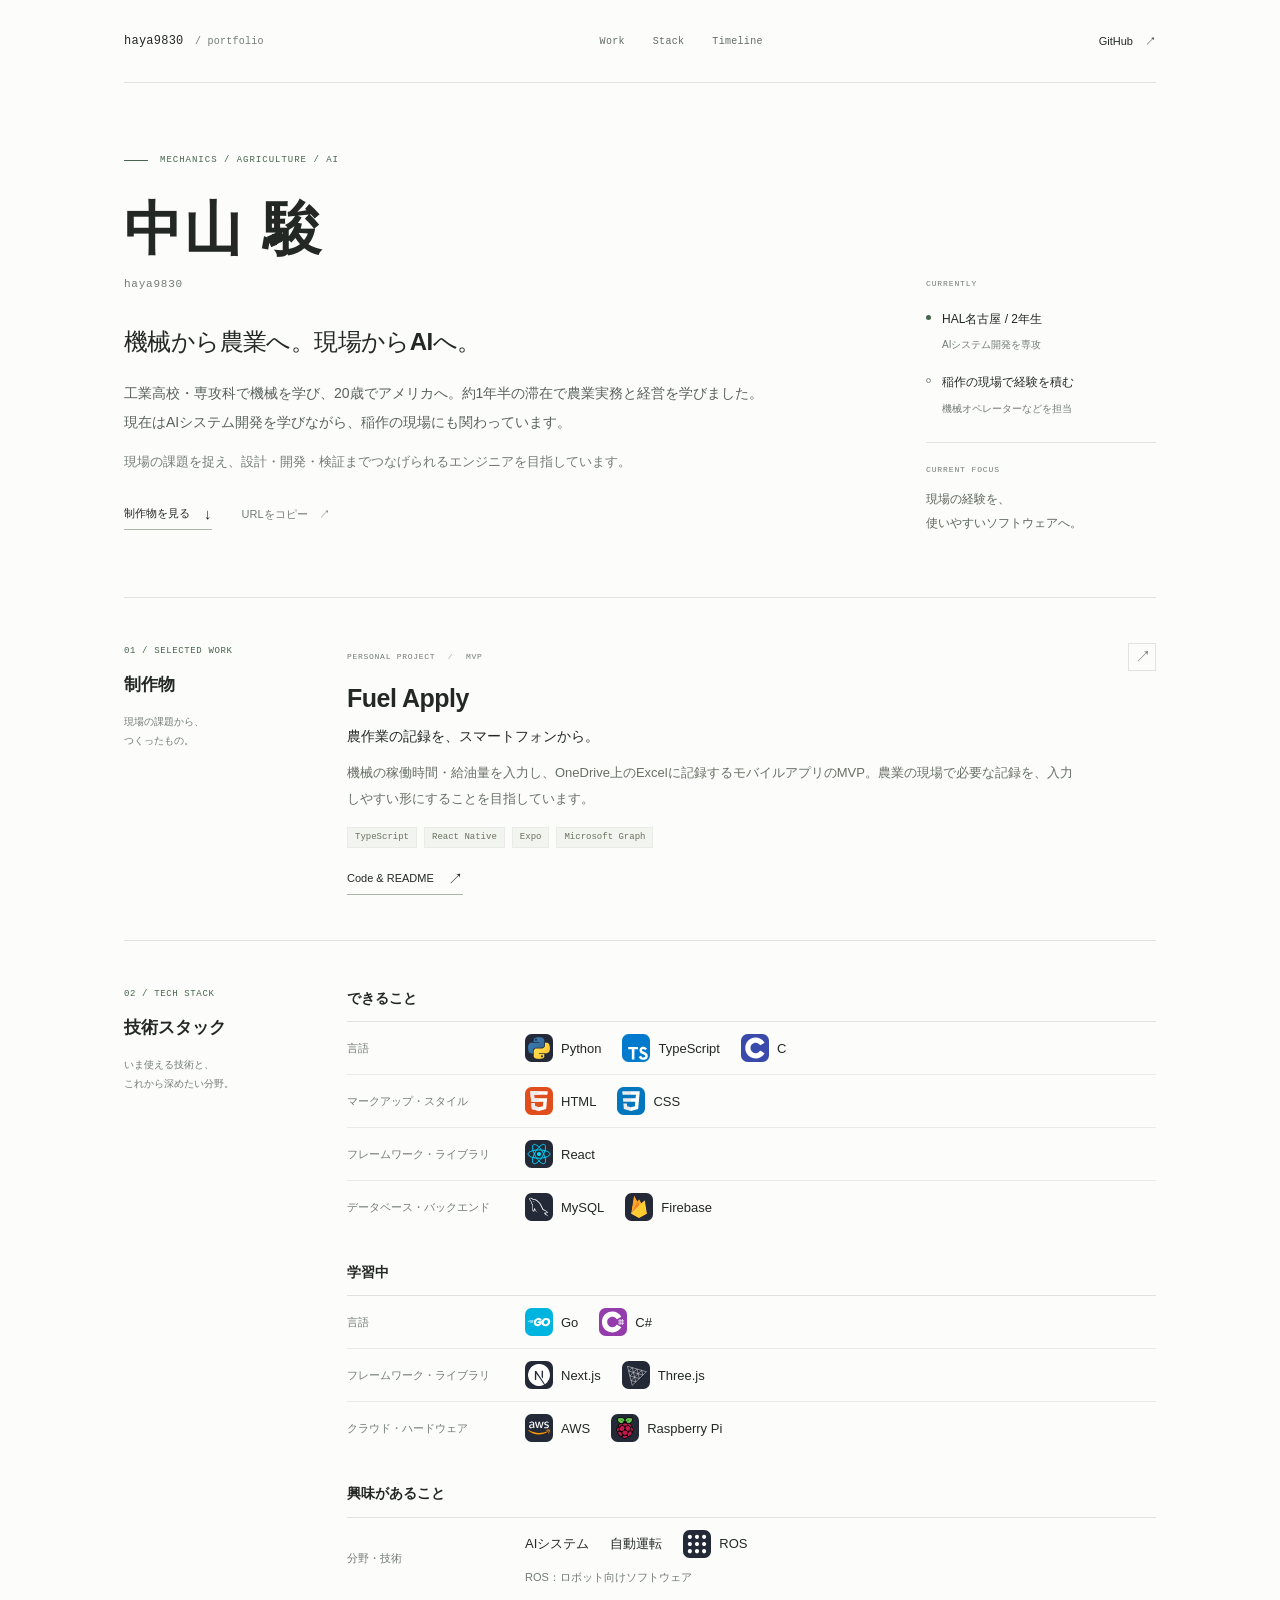
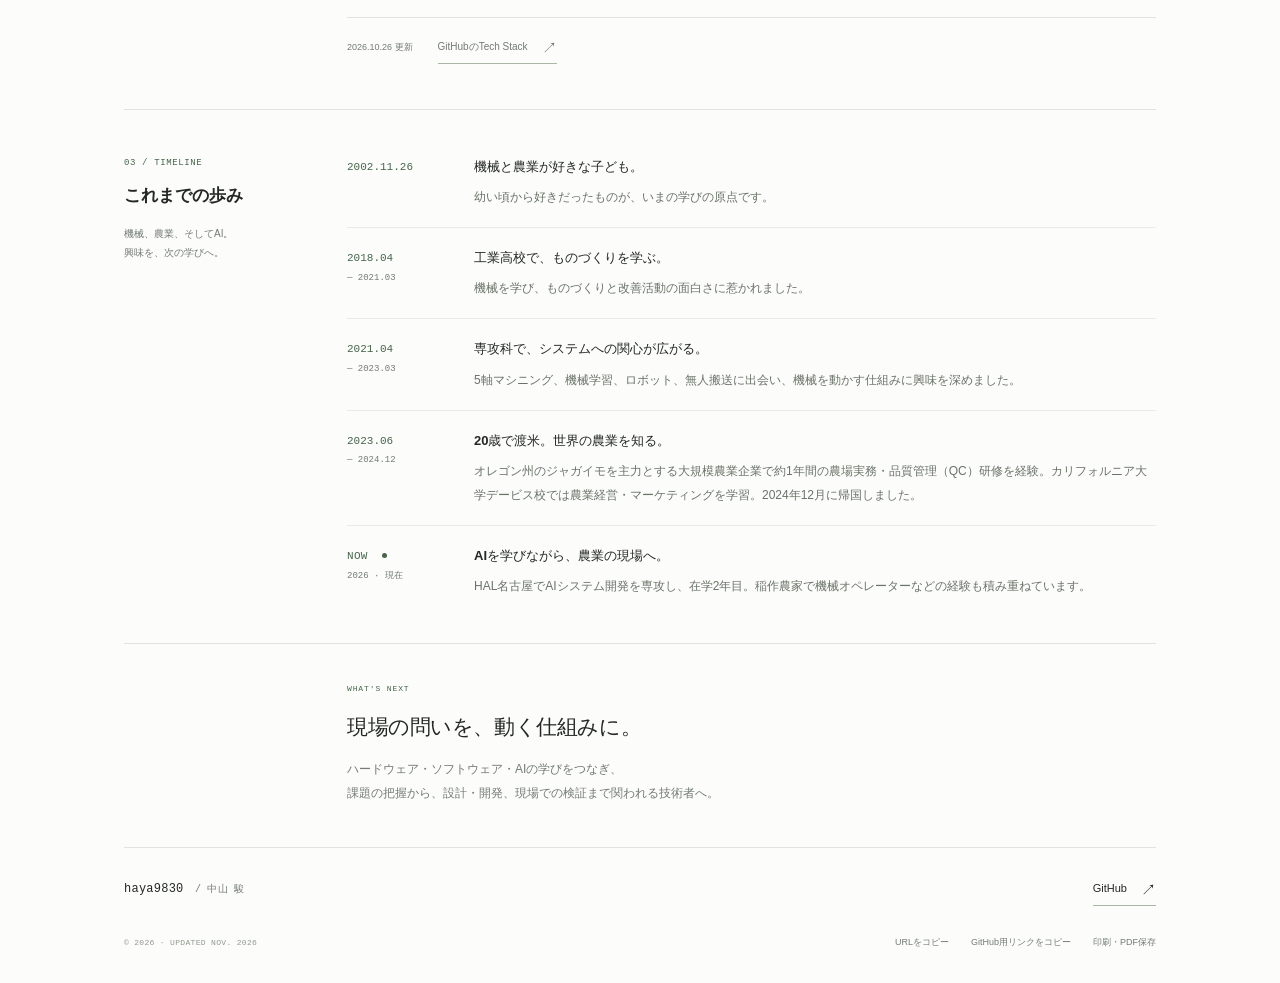
==== haya9830/index.html @ 0261866d "Publish portable HTML CSS and JavaScript portfolio" ====
<!doctype html>
<html lang="ja">
  <head>
    <meta charset="UTF-8" />
    <meta name="viewport" content="width=device-width, initial-scale=1" />
    <meta name="theme-color" content="#fcfcfa" />
    <meta
      name="description"
      content="中山駿 / haya9830。機械を学び、米国の農業現場を経験し、現在はHAL名古屋でAIシステム開発を専攻。制作物・技術スタック・経歴を紹介します。"
    />
    <meta property="og:title" content="中山 駿 / haya9830 — Portfolio" />
    <meta
      property="og:description"
      content="機械の学びと農業の現場経験を、ソフトウェアとAIへ。制作物・技術スタック・経歴。"
    />
    <meta property="og:type" content="website" />
    <meta property="og:url" content="https://haya9830.github.io/haya9830/" />
    <link rel="canonical" href="https://haya9830.github.io/haya9830/" />
    <link rel="icon" href="./favicon.svg" type="image/svg+xml" />
    <link rel="stylesheet" href="./styles.css" />
    <script src="./script.js" defer></script>
    <title>中山 駿 / haya9830 — Portfolio</title>
  </head>
  <body>
    <a class="skip-link" href="#main">本文へ移動</a>
    <header class="site-header wrap">
      <a class="brand mono" href="#top" aria-label="haya9830 トップへ"
        >haya9830 <span>/ portfolio</span></a
      >
      <nav aria-label="メインナビゲーション">
        <a href="#work">Work</a><a href="#stack">Stack</a
        ><a href="#timeline">Timeline</a>
      </nav>
      <a
        class="header-github"
        href="https://github.com/haya9830"
        target="_blank"
        rel="noopener noreferrer"
        >GitHub <span aria-hidden="true">↗</span
        ><span class="sr-only">（新しいタブ）</span></a
      >
    </header>
    <main id="main" class="wrap">
      <section class="hero" id="top" aria-labelledby="name">
        <div class="hero-main">
          <p class="eyebrow mono">
            <span aria-hidden="true"></span> MECHANICS / AGRICULTURE / AI
          </p>
          <h1 id="name">中山 駿</h1>
          <p class="handle mono">haya9830</p>
          <p class="tagline">
            機械から農業へ。<br class="mobile-break" />現場からAIへ。
          </p>
          <p class="intro">
            工業高校・専攻科で機械を学び、20歳でアメリカへ。約1年半の滞在で農業実務と経営を学びました。現在はAIシステム開発を学びながら、稲作の現場にも関わっています。
          </p>
          <p class="intro ambition">
            現場の課題を捉え、設計・開発・検証までつなげられるエンジニアを目指しています。
          </p>
          <div class="hero-links">
            <a class="underlined" href="#work"
              >制作物を見る <span aria-hidden="true">↓</span></a
            ><button type="button" class="plain-button" data-copy-url="">
              URLをコピー <span aria-hidden="true">↗</span>
            </button>
          </div>
        </div>
        <aside class="hero-aside" aria-label="現在の活動">
          <p class="eyebrow mono">CURRENTLY</p>
          <div class="current-row">
            <span class="small-dot" aria-hidden="true"></span>
            <div>
              <strong>HAL名古屋 / 2年生</strong>
              <p>AIシステム開発を専攻</p>
            </div>
          </div>
          <div class="current-row">
            <span class="small-dot outlined" aria-hidden="true"></span>
            <div>
              <strong>稲作の現場で経験を積む</strong>
              <p>機械オペレーターなどを担当</p>
            </div>
          </div>
          <div class="focus-note">
            <p class="eyebrow mono">CURRENT FOCUS</p>
            <p>現場の経験を、<br />使いやすいソフトウェアへ。</p>
          </div>
        </aside>
      </section>

      <section class="section" id="work" aria-labelledby="work-title">
        <div class="section-label">
          <p class="section-number mono">01 / SELECTED WORK</p>
          <h2 id="work-title">制作物</h2>
          <p>現場の課題から、<br />つくったもの。</p>
        </div>
        <div class="section-body work-list">
          <article class="project" id="work-fuel-apply">
            <div class="project-top">
              <p class="eyebrow mono">
                PERSONAL PROJECT <span class="divider">/</span> MVP
              </p>
              <button
                type="button"
                class="icon-button"
                data-copy-url="work-fuel-apply"
                aria-label="Fuel Applyのリンクをコピー"
                title="リンクをコピー"
              >
                ↗
              </button>
            </div>
            <h3>Fuel Apply</h3>
            <p class="project-subtitle">農作業の記録を、スマートフォンから。</p>
            <p class="description">
              機械の稼働時間・給油量を入力し、OneDrive上のExcelに記録するモバイルアプリのMVP。農業の現場で必要な記録を、入力しやすい形にすることを目指しています。
            </p>
            <ul class="tags" aria-label="Fuel Applyの使用技術">
              <li>TypeScript</li>
              <li>React Native</li>
              <li>Expo</li>
              <li>Microsoft Graph</li>
            </ul>
            <div class="project-links">
              <a
                class="underlined"
                href="https://github.com/haya9830/fuel_apply"
                target="_blank"
                rel="noopener noreferrer"
                >Code & README <span aria-hidden="true">↗</span
                ><span class="sr-only">（新しいタブ）</span></a
              >
            </div>
          </article>
        </div>
      </section>

      <section class="section" id="stack" aria-labelledby="stack-title">
        <div class="section-label">
          <p class="section-number mono">02 / TECH STACK</p>
          <h2 id="stack-title">技術スタック</h2>
          <p>いま使える技術と、<br />これから深めたい分野。</p>
        </div>
        <div class="section-body">
          <div class="stack-group">
            <h3 id="stack-can-do">できること</h3>
            <table class="stack-table" aria-labelledby="stack-can-do">
              <tbody>
                <tr>
                  <th scope="row">言語</th>
                  <td>
                    <ul class="skill-items">
                      <li>
                        <img
                          src="./assets/skills/py.svg"
                          alt=""
                          width="28"
                          height="28"
                          loading="lazy"
                        /><span>Python</span>
                      </li>
                      <li>
                        <img
                          src="./assets/skills/ts.svg"
                          alt=""
                          width="28"
                          height="28"
                          loading="lazy"
                        /><span>TypeScript</span>
                      </li>
                      <li>
                        <img
                          src="./assets/skills/c.svg"
                          alt=""
                          width="28"
                          height="28"
                          loading="lazy"
                        /><span>C</span>
                      </li>
                    </ul>
                  </td>
                </tr>
                <tr>
                  <th scope="row">マークアップ・スタイル</th>
                  <td>
                    <ul class="skill-items">
                      <li>
                        <img
                          src="./assets/skills/html.svg"
                          alt=""
                          width="28"
                          height="28"
                          loading="lazy"
                        /><span>HTML</span>
                      </li>
                      <li>
                        <img
                          src="./assets/skills/css.svg"
                          alt=""
                          width="28"
                          height="28"
                          loading="lazy"
                        /><span>CSS</span>
                      </li>
                    </ul>
                  </td>
                </tr>
                <tr>
                  <th scope="row">フレームワーク・ライブラリ</th>
                  <td>
                    <ul class="skill-items">
                      <li>
                        <img
                          src="./assets/skills/react.svg"
                          alt=""
                          width="28"
                          height="28"
                          loading="lazy"
                        /><span>React</span>
                      </li>
                    </ul>
                  </td>
                </tr>
                <tr>
                  <th scope="row">データベース・バックエンド</th>
                  <td>
                    <ul class="skill-items">
                      <li>
                        <img
                          src="./assets/skills/mysql.svg"
                          alt=""
                          width="28"
                          height="28"
                          loading="lazy"
                        /><span>MySQL</span>
                      </li>
                      <li>
                        <img
                          src="./assets/skills/firebase.svg"
                          alt=""
                          width="28"
                          height="28"
                          loading="lazy"
                        /><span>Firebase</span>
                      </li>
                    </ul>
                  </td>
                </tr>
              </tbody>
            </table>
          </div>
          <div class="stack-group">
            <h3 id="stack-learning">学習中</h3>
            <table class="stack-table" aria-labelledby="stack-learning">
              <tbody>
                <tr>
                  <th scope="row">言語</th>
                  <td>
                    <ul class="skill-items">
                      <li>
                        <img
                          src="./assets/skills/go.svg"
                          alt=""
                          width="28"
                          height="28"
                          loading="lazy"
                        /><span>Go</span>
                      </li>
                      <li>
                        <img
                          src="./assets/skills/cs.svg"
                          alt=""
                          width="28"
                          height="28"
                          loading="lazy"
                        /><span>C#</span>
                      </li>
                    </ul>
                  </td>
                </tr>
                <tr>
                  <th scope="row">フレームワーク・ライブラリ</th>
                  <td>
                    <ul class="skill-items">
                      <li>
                        <img
                          src="./assets/skills/nextjs.svg"
                          alt=""
                          width="28"
                          height="28"
                          loading="lazy"
                        /><span>Next.js</span>
                      </li>
                      <li>
                        <img
                          src="./assets/skills/threejs.svg"
                          alt=""
                          width="28"
                          height="28"
                          loading="lazy"
                        /><span>Three.js</span>
                      </li>
                    </ul>
                  </td>
                </tr>
                <tr>
                  <th scope="row">クラウド・ハードウェア</th>
                  <td>
                    <ul class="skill-items">
                      <li>
                        <img
                          src="./assets/skills/aws.svg"
                          alt=""
                          width="28"
                          height="28"
                          loading="lazy"
                        /><span>AWS</span>
                      </li>
                      <li>
                        <img
                          src="./assets/skills/raspberrypi.svg"
                          alt=""
                          width="28"
                          height="28"
                          loading="lazy"
                        /><span>Raspberry Pi</span>
                      </li>
                    </ul>
                  </td>
                </tr>
              </tbody>
            </table>
          </div>
          <div class="stack-group">
            <h3 id="stack-interests">興味があること</h3>
            <table class="stack-table" aria-labelledby="stack-interests">
              <tbody>
                <tr>
                  <th scope="row">分野・技術</th>
                  <td>
                    <ul class="skill-items">
                      <li><span>AIシステム</span></li>
                      <li><span>自動運転</span></li>
                      <li>
                        <img
                          src="./assets/skills/ros.svg"
                          alt=""
                          width="28"
                          height="28"
                          loading="lazy"
                        /><span>ROS</span>
                      </li>
                    </ul>
                    <p class="stack-detail">ROS：ロボット向けソフトウェア</p>
                  </td>
                </tr>
              </tbody>
            </table>
          </div>
          <p class="stack-source">
            <span>2026.10.26 更新</span
            ><a
              class="underlined"
              href="https://github.com/haya9830#tech-stack"
              target="_blank"
              rel="noopener noreferrer"
              >GitHubのTech Stack <span aria-hidden="true">↗</span
              ><span class="sr-only">（新しいタブ）</span></a
            >
          </p>
        </div>
      </section>

      <section
        class="section timeline-section"
        id="timeline"
        aria-labelledby="timeline-title"
      >
        <div class="section-label">
          <p class="section-number mono">03 / TIMELINE</p>
          <h2 id="timeline-title">これまでの歩み</h2>
          <p>機械、農業、そしてAI。<br />興味を、次の学びへ。</p>
        </div>
        <div class="section-body">
          <ol class="timeline">
            <li>
              <div class="timeline-date">
                <time datetime="2002-11-26">2002.11.26</time>
              </div>
              <div>
                <h3>機械と農業が好きな子ども。</h3>
                <p>幼い頃から好きだったものが、いまの学びの原点です。</p>
              </div>
            </li>
            <li>
              <div class="timeline-date">
                <time datetime="2018-04">2018.04</time><span>— 2021.03</span>
              </div>
              <div>
                <h3>工業高校で、ものづくりを学ぶ。</h3>
                <p>機械を学び、ものづくりと改善活動の面白さに惹かれました。</p>
              </div>
            </li>
            <li>
              <div class="timeline-date">
                <time datetime="2021-04">2021.04</time><span>— 2023.03</span>
              </div>
              <div>
                <h3>専攻科で、システムへの関心が広がる。</h3>
                <p>
                  5軸マシニング、機械学習、ロボット、無人搬送に出会い、機械を動かす仕組みに興味を深めました。
                </p>
              </div>
            </li>
            <li>
              <div class="timeline-date">
                <time datetime="2023-06">2023.06</time><span>— 2024.12</span>
              </div>
              <div>
                <h3>20歳で渡米。世界の農業を知る。</h3>
                <p>
                  オレゴン州のジャガイモを主力とする大規模農業企業で約1年間の農場実務・品質管理（QC）研修を経験。カリフォルニア大学デービス校では農業経営・マーケティングを学習。2024年12月に帰国しました。
                </p>
              </div>
            </li>
            <li>
              <div class="timeline-date">
                <span class="now-date"
                  >NOW <span class="small-dot" aria-hidden="true"></span></span
                ><span>2026 · 現在</span>
              </div>
              <div>
                <h3>AIを学びながら、農業の現場へ。</h3>
                <p>
                  HAL名古屋でAIシステム開発を専攻し、在学2年目。稲作農家で機械オペレーターなどの経験も積み重ねています。
                </p>
              </div>
            </li>
          </ol>
        </div>
      </section>
      <section class="closing" aria-labelledby="closing-title">
        <p class="eyebrow mono">WHAT'S NEXT</p>
        <h2 id="closing-title">現場の問いを、動く仕組みに。</h2>
        <p>
          ハードウェア・ソフトウェア・AIの学びをつなぎ、<br
            class="desktop-break"
          />課題の把握から、設計・開発、現場での検証まで関われる技術者へ。
        </p>
      </section>
    </main>
    <footer class="site-footer wrap">
      <div class="footer-top">
        <a class="brand mono" href="#top">haya9830 <span>/ 中山 駿</span></a
        ><a
          class="underlined"
          href="https://github.com/haya9830"
          target="_blank"
          rel="noopener noreferrer"
          >GitHub <span aria-hidden="true">↗</span
          ><span class="sr-only">（新しいタブ）</span></a
        >
      </div>
      <div class="footer-bottom">
        <p class="mono">© 2026 · UPDATED NOV. 2026</p>
        <div class="footer-actions">
          <button class="plain-button" type="button" data-copy-url="">
            URLをコピー</button
          ><button class="plain-button" type="button" id="copy-markdown">
            GitHub用リンクをコピー</button
          ><button class="plain-button" type="button" id="print-profile">
            印刷・PDF保存
          </button>
        </div>
      </div>
    </footer>
    <div class="toast" id="toast" role="status" aria-live="polite"></div>
    <dialog id="copy-dialog" aria-labelledby="copy-dialog-title">
      <form method="dialog">
        <h2 id="copy-dialog-title">リンクをコピー</h2>
        <p>以下のテキストを選択してコピーしてください。</p>
        <textarea
          id="copy-fallback"
          rows="3"
          readonly
          aria-label="コピーするテキスト"
        ></textarea
        ><button type="submit" class="dialog-close">閉じる</button>
      </form>
    </dialog>
  </body>
</html>
---- haya9830/styles.css ----
@charset "UTF-8";
:root {
  --paper: #fcfcfa;
  --ink: #232824;
  --muted: #737b74;
  --line: #e0e4dd;
  --accent: #47654c;
  --soft: #f2f4ef;
  --mono: "SFMono-Regular", Consolas, "Liberation Mono", monospace;
  --sans:
    -apple-system, BlinkMacSystemFont, "Helvetica Neue",
    "Hiragino Kaku Gothic ProN", "Yu Gothic", Meiryo, sans-serif;
}
* {
  box-sizing: border-box;
}
html {
  scroll-behavior: smooth;
  scroll-padding-top: 36px;
}
body {
  margin: 0;
  background: var(--paper);
  color: var(--ink);
  font: 14px/1.95 var(--sans);
  -webkit-font-smoothing: antialiased;
}
h1,
h2,
h3,
p,
ul,
ol,
dl,
dd {
  margin: 0;
}
a {
  color: inherit;
  text-decoration: none;
}
button,
textarea {
  font: inherit;
}
button {
  color: inherit;
}
a,
button,
summary {
  -webkit-tap-highlight-color: transparent;
}
button {
  cursor: pointer;
}
a:focus-visible,
button:focus-visible,
textarea:focus-visible {
  outline: 2px solid var(--accent);
  outline-offset: 5px;
}
::selection {
  background: #e0e9da;
}
.wrap {
  max-width: 1120px;
  padding: 0 44px;
  margin: 0 auto;
}
.mono {
  font-family: var(--mono);
}
.sr-only {
  position: absolute;
  width: 1px;
  height: 1px;
  padding: 0;
  margin: -1px;
  overflow: hidden;
  clip: rect(0, 0, 0, 0);
  white-space: nowrap;
  border: 0;
}
.skip-link {
  position: fixed;
  top: -60px;
  left: 16px;
  padding: 8px 16px;
  background: var(--ink);
  color: #fff;
  z-index: 100;
}
.skip-link:focus {
  top: 12px;
}
.site-header {
  height: 83px;
  display: flex;
  align-items: center;
  justify-content: space-between;
  gap: 25px;
  position: relative;
}
.site-header:after {
  content: "";
  height: 1px;
  position: absolute;
  bottom: 0;
  left: 44px;
  right: 44px;
  background: var(--line);
}
.brand {
  font-size: 12px;
  letter-spacing: 0.02em;
  white-space: nowrap;
}
.brand span {
  color: var(--muted);
  font-size: 10px;
  margin-left: 4px;
}
nav {
  display: flex;
  gap: 28px;
  font-family: var(--mono);
  font-size: 10px;
  letter-spacing: 0.03em;
}
nav a {
  position: relative;
  padding: 8px 0;
  color: #626b63;
}
nav a:after {
  content: "";
  position: absolute;
  bottom: 0;
  left: 0;
  right: 0;
  height: 1px;
  background: var(--accent);
  transform: scaleX(0);
  transition: transform 0.18s;
  transform-origin: left;
}
nav a:hover,
nav a[aria-current] {
  color: var(--ink);
}
nav a:hover:after,
nav a[aria-current]:after {
  transform: scaleX(1);
}
.header-github {
  font-size: 11px;
  white-space: nowrap;
}
.header-github span[aria-hidden] {
  margin-left: 9px;
}
.hero {
  display: grid;
  grid-template-columns: minmax(0, 1fr) 230px;
  column-gap: 93px;
  padding: 70px 0 62px;
}
.eyebrow {
  font-size: 9px;
  letter-spacing: 0.11em;
  color: var(--muted);
  line-height: 1.7;
}
.hero-main > .eyebrow {
  display: flex;
  align-items: center;
  gap: 12px;
  color: var(--accent);
}
.hero-main > .eyebrow > span {
  display: inline-block;
  width: 24px;
  height: 1px;
  background: var(--accent);
}
h1 {
  font-size: 58px;
  font-weight: 700;
  letter-spacing: 0.04em;
  line-height: 1.4;
  margin-top: 20px;
}
.handle {
  color: var(--muted);
  font-size: 11px;
  letter-spacing: 0.07em;
  margin-top: 5px;
}
.tagline {
  font-size: 24px;
  line-height: 1.75;
  font-weight: 550;
  letter-spacing: -0.025em;
  margin-top: 25px;
}
.intro {
  font-size: 14px;
  color: #59625a;
  line-height: 2.1;
  margin-top: 16px;
  max-width: 640px;
}
.ambition {
  font-size: 13px;
  margin-top: 10px;
  color: var(--muted);
}
.hero-links {
  display: flex;
  align-items: center;
  gap: 30px;
  margin-top: 23px;
  font-size: 11px;
}
.underlined {
  display: inline-flex;
  align-items: center;
  gap: 14px;
  border-bottom: 1px solid #aab7a7;
  padding: 2px 0;
  line-height: 1.8;
  font-size: 11px;
  transition:
    color 0.18s,
    border-color 0.18s;
}
.underlined:hover {
  color: var(--accent);
  border-color: var(--accent);
}
.underlined > span[aria-hidden] {
  font-size: 15px;
}
.plain-button {
  background: none;
  border: none;
  padding: 8px 0;
  font-size: 11px;
  line-height: 1.5;
  color: var(--muted);
}
.plain-button:hover {
  color: var(--ink);
}
.plain-button span[aria-hidden] {
  margin-left: 8px;
}
.hero-aside {
  padding-top: 124px;
}
.hero-aside > .eyebrow {
  font-size: 8px;
}
.current-row {
  display: flex;
  align-items: start;
  gap: 11px;
  margin-top: 17px;
  font-size: 11px;
}
.small-dot {
  display: inline-block;
  flex-shrink: 0;
  width: 5px;
  height: 5px;
  background: var(--accent);
  border-radius: 50%;
  vertical-align: middle;
}
.current-row > .small-dot {
  margin-top: 7px;
}
.outlined {
  background: transparent;
  border: 1px solid #81917b;
}
.current-row strong {
  font-size: 12px;
  font-weight: 500;
}
.current-row p {
  font-size: 10px;
  color: var(--muted);
  margin-top: 4px;
}
.focus-note {
  border-top: 1px solid var(--line);
  margin-top: 24px;
  padding-top: 20px;
}
.focus-note .eyebrow {
  font-size: 8px;
}
.focus-note > p:last-child {
  font-size: 12px;
  line-height: 2;
  margin-top: 10px;
  color: #5b665b;
}
.mobile-break {
  display: none;
}
.section {
  display: grid;
  grid-template-columns: 177px minmax(0, 1fr);
  gap: 46px;
  border-top: 1px solid var(--line);
  padding: 45px 0;
  scroll-margin-top: 16px;
}
.section-number {
  font-size: 9px;
  letter-spacing: 0.07em;
  color: var(--accent);
}
.section-label h2 {
  font-size: 17px;
  line-height: 1.8;
  font-weight: 600;
  margin-top: 9px;
}
.section-label > p:last-child {
  font-size: 10px;
  line-height: 1.9;
  color: var(--muted);
  margin-top: 12px;
}
.project + .project {
  border-top: 1px solid var(--line);
  padding-top: 27px;
  margin-top: 27px;
}
.project {
  scroll-margin-top: 40px;
}
.project-top {
  display: flex;
  align-items: center;
  justify-content: space-between;
  gap: 10px;
  min-height: 24px;
}
.project-top .eyebrow {
  font-size: 8px;
  letter-spacing: 0.09em;
}
.divider {
  padding: 0 7px;
  color: #a3aba0;
}
.icon-button {
  display: grid;
  place-items: center;
  width: 28px;
  height: 28px;
  background: transparent;
  border: 1px solid var(--line);
  font-size: 16px;
  line-height: 1;
  color: var(--muted);
}
.icon-button:hover {
  color: var(--accent);
  border-color: #aab8a5;
  background: #f5f7f1;
}
.project h3 {
  font-size: 25px;
  font-weight: 600;
  letter-spacing: -0.02em;
  line-height: 1.6;
  margin-top: 7px;
}
.project-repos {
  font-size: 10px;
  font-weight: 400;
  letter-spacing: 0;
  color: var(--muted);
  margin-left: 13px;
  display: inline-block;
  vertical-align: middle;
}
.project-subtitle {
  font-size: 14px;
  line-height: 1.9;
  margin-top: 5px;
}
.description {
  font-size: 13px;
  color: #677066;
  line-height: 2;
  margin-top: 10px;
  max-width: 730px;
}
.tags {
  list-style: none;
  display: flex;
  flex-wrap: wrap;
  gap: 7px;
  padding: 0;
  margin-top: 15px;
}
.tags li {
  font-family: var(--mono);
  font-size: 9px;
  line-height: 1.5;
  background: var(--soft);
  border: 1px solid #e9ece5;
  padding: 3px 7px;
  color: #67735f;
}
.project-links {
  display: flex;
  align-items: center;
  gap: 25px;
  flex-wrap: wrap;
  margin-top: 15px;
}
.timeline {
  list-style: none;
  padding: 0;
}
.timeline > li {
  display: grid;
  grid-template-columns: 100px minmax(0, 1fr);
  gap: 27px;
  padding: 18px 0;
  border-bottom: 1px solid #e9ece6;
}
.timeline > li:first-child {
  padding-top: 0;
}
.timeline > li:last-child {
  border-bottom: 0;
  padding-bottom: 0;
}
.timeline-date {
  font-family: var(--mono);
  font-size: 11px;
  color: var(--accent);
  line-height: 1.7;
  padding-top: 3px;
}
.timeline-date > span:not(.now-date) {
  display: block;
  color: var(--muted);
  font-size: 9px;
  margin-top: 3px;
}
.timeline h3 {
  font-size: 13px;
  line-height: 1.8;
  font-weight: 550;
}
.timeline p {
  font-size: 12px;
  color: #6a7368;
  line-height: 2;
  margin-top: 7px;
}
.now-date {
  letter-spacing: 0.03em;
}
.now-date .small-dot {
  margin: 0 0 2px 7px;
}
.closing {
  border-top: 1px solid var(--line);
  padding: 38px 0 42px 223px;
}
.closing > .eyebrow {
  font-size: 8px;
  color: var(--accent);
}
.closing h2 {
  font-size: 21px;
  line-height: 1.8;
  font-weight: 550;
  letter-spacing: -0.02em;
  margin-top: 12px;
}
.closing > p:last-child {
  font-size: 12px;
  color: var(--muted);
  line-height: 2;
  margin-top: 11px;
}
.site-footer {
  padding-top: 27px;
  padding-bottom: 26px;
  position: relative;
}
.site-footer:before {
  content: "";
  height: 1px;
  background: var(--line);
  position: absolute;
  left: 44px;
  right: 44px;
  top: 0;
}
.footer-top,
.footer-bottom {
  display: flex;
  align-items: center;
  justify-content: space-between;
  gap: 20px;
}
.footer-bottom {
  margin-top: 22px;
}
.footer-bottom > p {
  font-size: 8px;
  color: #90988d;
  letter-spacing: 0.04em;
}
.footer-actions {
  display: flex;
  gap: 22px;
}
.footer-actions .plain-button {
  font-size: 9px;
}
.toast {
  position: fixed;
  bottom: 24px;
  left: 50%;
  transform: translate(-50%, 12px);
  opacity: 0;
  pointer-events: none;
  background: #273329;
  color: #fff;
  padding: 11px 20px;
  font-size: 12px;
  line-height: 1.8;
  width: max-content;
  max-width: calc(100vw - 32px);
  transition:
    opacity 0.2s,
    transform 0.2s;
  z-index: 50;
  box-shadow: 0 3px 18px #1e2d1820;
}
.toast.visible {
  opacity: 1;
  transform: translate(-50%, 0);
}
dialog {
  border: 1px solid var(--line);
  padding: 28px;
  background: var(--paper);
  color: var(--ink);
  width: min(500px, calc(100vw - 40px));
  box-shadow: 0 15px 60px #0002;
}
dialog::backdrop {
  background: #18241955;
}
dialog h2 {
  font-size: 18px;
  font-weight: 600;
}
dialog p {
  font-size: 12px;
  color: var(--muted);
  margin: 14px 0;
}
dialog textarea {
  display: block;
  resize: vertical;
  width: 100%;
  padding: 12px;
  background: white;
  color: var(--ink);
  border: 1px solid var(--line);
  font-family: var(--mono);
  font-size: 12px;
  line-height: 1.8;
}
.dialog-close {
  border: 0;
  background: var(--accent);
  color: #fff;
  font-size: 12px;
  padding: 9px 22px;
  margin-top: 18px;
}
@media (max-width: 960px) {
  .wrap {
    padding-left: 32px;
    padding-right: 32px;
  }
  .site-header:after,
  .site-footer:before {
    left: 32px;
    right: 32px;
  }
  .hero {
    column-gap: 46px;
    grid-template-columns: minmax(0, 1fr) 205px;
    padding: 57px 0;
  }
  .hero-aside {
    padding-top: 110px;
  }
  h1 {
    font-size: 52px;
  }
  .tagline {
    font-size: 21px;
  }
  .section {
    grid-template-columns: 150px minmax(0, 1fr);
    gap: 30px;
    padding: 38px 0;
  }
  .section-label h2 {
    font-size: 16px;
  }
  .section-label > p:last-child {
    font-size: 9px;
  }
  .closing {
    padding-left: 180px;
  }
  .timeline > li {
    grid-template-columns: 87px 1fr;
    gap: 18px;
  }
  .project-repos {
    display: block;
    margin: 1px 0 5px;
  }
}
@media (max-width: 720px) {
  html {
    scroll-padding-top: 20px;
  }
  .wrap {
    padding-left: 24px;
    padding-right: 24px;
  }
  .site-header {
    min-height: 96px;
    height: auto;
    flex-wrap: wrap;
    gap: 10px 20px;
    padding-top: 18px;
    padding-bottom: 15px;
  }
  .brand {
    font-size: 11px;
  }
  .brand span {
    font-size: 9px;
  }
  .header-github {
    font-size: 10px;
    order: 1;
  }
  nav {
    order: 2;
    width: 100%;
    justify-content: space-between;
    gap: 16px;
    font-size: 10px;
  }
  nav a {
    padding: 4px 0;
  }
  .site-header:after,
  .site-footer:before {
    left: 24px;
    right: 24px;
  }
  .hero {
    grid-template-columns: 1fr;
    padding: 38px 0 34px;
    gap: 28px;
  }
  .hero-main > .eyebrow {
    font-size: 8px;
    letter-spacing: 0.04em;
    gap: 10px;
  }
  .hero-main > .eyebrow > span {
    width: 20px;
  }
  h1 {
    font-size: 46px;
    margin-top: 17px;
  }
  .handle {
    font-size: 10px;
    margin-top: 3px;
  }
  .tagline {
    font-size: 21px;
    line-height: 1.8;
    margin-top: 20px;
  }
  .intro {
    font-size: 14px;
    line-height: 2.1;
    margin-top: 14px;
  }
  .ambition {
    font-size: 13px;
    margin-top: 11px;
  }
  .hero-links {
    gap: 26px;
    margin-top: 19px;
  }
  .hero-aside {
    padding-top: 21px;
    border-top: 1px solid var(--line);
    display: grid;
    grid-template-columns: 1fr 1fr;
    gap: 13px 16px;
  }
  .hero-aside > .eyebrow {
    grid-column: 1/-1;
    font-size: 7px;
  }
  .current-row {
    margin-top: 0;
    gap: 8px;
  }
  .current-row strong {
    font-size: 11px;
  }
  .current-row p {
    font-size: 10px;
    margin-top: 3px;
  }
  .focus-note {
    display: none;
  }
  .section {
    grid-template-columns: 1fr;
    gap: 24px;
    padding: 33px 0;
    scroll-margin-top: 0;
  }
  .section-label {
    display: flex;
    flex-wrap: wrap;
    align-items: baseline;
    gap: 6px 18px;
  }
  .section-number {
    font-size: 8px;
    min-width: 113px;
  }
  .section-label h2 {
    font-size: 17px;
    line-height: 1.6;
    margin-top: 0;
  }
  .section-label > p:last-child {
    font-size: 10px;
    line-height: 1.8;
    margin-top: 0;
    flex-basis: 100%;
  }
  .section-label > p:last-child br {
    display: none;
  }
  .project h3 {
    font-size: 24px;
    margin-top: 3px;
  }
  .project-repos {
    display: inline-block;
    font-size: 8px;
    margin-left: 10px;
  }
  .project-subtitle {
    font-size: 14px;
    margin-top: 6px;
  }
  .description {
    font-size: 14px;
    line-height: 2;
    margin-top: 10px;
  }
  .project-top .eyebrow {
    font-size: 7px;
  }
  .tags {
    gap: 6px;
    margin-top: 14px;
  }
  .tags li {
    font-size: 8px;
    padding: 3px 6px;
  }
  .project + .project {
    padding-top: 25px;
    margin-top: 25px;
  }
  .project-links {
    gap: 20px;
    margin-top: 14px;
  }
  .project-links a {
    font-size: 10px;
  }
  .timeline > li {
    grid-template-columns: 1fr;
    gap: 9px;
    padding: 18px 0;
  }
  .timeline-date {
    display: flex;
    align-items: baseline;
    flex-wrap: wrap;
    gap: 7px;
    font-size: 10px;
    padding-top: 0;
  }
  .timeline-date > span:not(.now-date) {
    display: inline;
    margin: 0;
    font-size: 9px;
  }
  .timeline h3 {
    font-size: 14px;
    line-height: 1.8;
    font-weight: 600;
  }
  .timeline p {
    font-size: 13px;
    line-height: 2;
    margin-top: 7px;
  }
  .closing {
    padding: 31px 0 35px;
  }
  .closing h2 {
    font-size: 22px;
    line-height: 1.8;
    margin-top: 11px;
  }
  .closing > p:last-child {
    font-size: 13px;
    line-height: 2;
  }
  .desktop-break {
    display: none;
  }
  .site-footer {
    padding-top: 24px;
    padding-bottom: 25px;
  }
  .footer-top .brand {
    font-size: 10px;
  }
  .footer-top .brand span {
    font-size: 9px;
  }
  .footer-top > a:last-child {
    font-size: 10px;
  }
  .footer-bottom {
    flex-direction: column-reverse;
    align-items: start;
    gap: 17px;
    margin-top: 20px;
  }
  .footer-actions {
    width: 100%;
    justify-content: space-between;
    gap: 10px;
  }
  .footer-actions .plain-button {
    font-size: 9px;
  }
  .footer-bottom > p {
    font-size: 7px;
  }
  .icon-button {
    width: 30px;
    height: 30px;
  }
  .toast {
    font-size: 11px;
  }
}
@media (max-width: 390px) {
  .wrap {
    padding-left: 20px;
    padding-right: 20px;
  }
  .site-header:after,
  .site-footer:before {
    left: 20px;
    right: 20px;
  }
  .mobile-break {
    display: block;
  }
  .hero {
    padding-top: 32px;
  }
  .hero-main > .eyebrow {
    font-size: 7px;
  }
  .hero-aside {
    grid-template-columns: 1fr;
    gap: 13px;
  }
  .current-row strong {
    font-size: 12px;
  }
  .current-row p {
    font-size: 11px;
  }
  .section-label {
    column-gap: 10px;
  }
  .section-number {
    min-width: 107px;
    font-size: 7px;
  }
  .section-label h2 {
    font-size: 16px;
  }
  .project-repos {
    display: block;
    margin-left: 0;
  }
  .project-subtitle {
    font-size: 13px;
  }
  .footer-actions {
    flex-wrap: wrap;
    justify-content: start;
    column-gap: 19px;
  }
  .closing h2 {
    font-size: 20px;
  }
}
@media (prefers-reduced-motion: reduce) {
  html {
    scroll-behavior: auto;
  }
  *,
  *:before,
  *:after {
    transition: none !important;
  }
}
@media print {
  @page {
    size: A4;
    margin: 15mm;
  }
  body {
    background: #fff;
    font-size: 10pt;
  }
  .wrap {
    max-width: none;
    padding-left: 0;
    padding-right: 0;
  }
  .site-header {
    height: auto;
    padding-bottom: 12px;
  }
  .site-header:after,
  .site-footer:before {
    left: 0;
    right: 0;
  }
  nav,
  .header-github,
  .hero-links,
  .icon-button,
  .footer-actions,
  .skip-link,
  .toast,
  dialog {
    display: none !important;
  }
  .hero {
    padding: 25px 0;
    column-gap: 35px;
    grid-template-columns: minmax(0, 1fr) 175px;
  }
  .hero-aside {
    padding-top: 45px;
  }
  h1 {
    font-size: 36px;
  }
  .tagline {
    font-size: 19px;
    margin-top: 13px;
  }
  .intro {
    font-size: 10px;
    margin-top: 10px;
    line-height: 1.9;
  }
  .ambition {
    font-size: 9px;
  }
  .current-row strong {
    font-size: 10px;
  }
  .current-row p {
    font-size: 9px;
  }
  .focus-note {
    display: none;
  }
  .section {
    grid-template-columns: 125px 1fr;
    gap: 25px;
    padding: 25px 0;
  }
  .section-label h2 {
    font-size: 14px;
  }
  .section-label p {
    font-size: 8px;
  }
  .project {
    break-inside: avoid;
  }
  .project h3 {
    font-size: 20px;
  }
  .project-subtitle {
    font-size: 11px;
  }
  .description {
    font-size: 10px;
    line-height: 1.9;
  }
  .tags li {
    font-size: 8px;
  }
  .project + .project {
    padding-top: 17px;
    margin-top: 17px;
  }
  .underlined {
    font-size: 9px;
  }
  .timeline > li {
    break-inside: avoid;
    padding: 13px 0;
    grid-template-columns: 85px 1fr;
    gap: 20px;
  }
  .timeline h3 {
    font-size: 11px;
  }
  .timeline p {
    font-size: 10px;
    line-height: 1.8;
  }
  .timeline-date {
    font-size: 10px;
  }
  .closing {
    padding: 24px 0 24px 150px;
    break-inside: avoid;
  }
  .closing h2 {
    font-size: 19px;
  }
  .closing > p:last-child {
    font-size: 10px;
  }
  .site-footer {
    padding-top: 15px;
    padding-bottom: 10px;
  }
  .footer-bottom {
    margin-top: 12px;
  }
  .section-label {
    break-after: avoid;
  }
}

/* Tech Stack: the same categories as the GitHub profile. */
.stack-group + .stack-group {
  margin-top: 27px;
}
.stack-group h3 {
  font-size: 14px;
  font-weight: 600;
  line-height: 1.8;
  padding-bottom: 10px;
  border-bottom: 1px solid var(--line);
}
.stack-table {
  width: 100%;
  border-collapse: collapse;
  table-layout: fixed;
  text-align: left;
}
.stack-table th,
.stack-table td {
  padding: 12px 0;
  vertical-align: middle;
  border-bottom: 1px solid #e9ece6;
}
.stack-table tr:last-child th,
.stack-table tr:last-child td {
  border-bottom: 0;
}
.stack-table th {
  width: 178px;
  padding-right: 24px;
  font-size: 11px;
  font-weight: 400;
  line-height: 1.9;
  color: var(--muted);
  overflow-wrap: anywhere;
}
.skill-items {
  list-style: none;
  display: flex;
  flex-wrap: wrap;
  align-items: center;
  gap: 10px 21px;
  padding: 0;
}
.skill-items li {
  display: flex;
  align-items: center;
  gap: 8px;
  font-size: 13px;
  line-height: 1.8;
  max-width: 100%;
}
.skill-items img {
  display: block;
  width: 28px;
  height: 28px;
  flex: none;
}
.skill-items span {
  overflow-wrap: anywhere;
}
.stack-detail {
  font-size: 11px;
  color: var(--muted);
  line-height: 1.9;
  margin-top: 9px;
}
.stack-source {
  display: flex;
  flex-wrap: wrap;
  align-items: center;
  gap: 12px 25px;
  border-top: 1px solid var(--line);
  margin-top: 17px;
  padding-top: 14px;
  color: var(--muted);
}
.stack-source > span {
  font-size: 9px;
}
.stack-source .underlined {
  font-size: 10px;
}
@media (max-width: 960px) {
  .stack-table th {
    width: 142px;
    padding-right: 20px;
  }
  .skill-items {
    gap: 10px 16px;
  }
}
@media (max-width: 720px) {
  .stack-table th {
    width: 118px;
    padding-right: 16px;
    font-size: 10px;
  }
  .stack-table th,
  .stack-table td {
    padding-top: 12px;
    padding-bottom: 12px;
  }
  .skill-items {
    gap: 11px 16px;
  }
  .skill-items li {
    font-size: 12px;
    gap: 7px;
  }
  .skill-items img {
    width: 26px;
    height: 26px;
  }
  .stack-group + .stack-group {
    margin-top: 24px;
  }
  .stack-detail {
    font-size: 10px;
  }
}
@media (max-width: 390px) {
  .stack-table th {
    width: 104px;
    padding-right: 14px;
  }
  .skill-items li {
    font-size: 12px;
  }
  .stack-source {
    gap: 9px 18px;
  }
}
@media print {
  .stack-group {
    break-inside: avoid;
  }
  .stack-group + .stack-group {
    margin-top: 17px;
  }
  .stack-group h3 {
    font-size: 11px;
    padding-bottom: 6px;
  }
  .stack-table th {
    width: 115px;
    padding-right: 18px;
    font-size: 9px;
  }
  .stack-table th,
  .stack-table td {
    padding-top: 7px;
    padding-bottom: 7px;
  }
  .skill-items {
    gap: 7px 14px;
  }
  .skill-items li {
    font-size: 10px;
    gap: 6px;
  }
  .skill-items img {
    width: 22px;
    height: 22px;
  }
  .stack-detail,
  .stack-source > span,
  .stack-source .underlined {
    font-size: 8px;
  }
  .stack-source {
    padding-top: 8px;
    margin-top: 10px;
  }
}
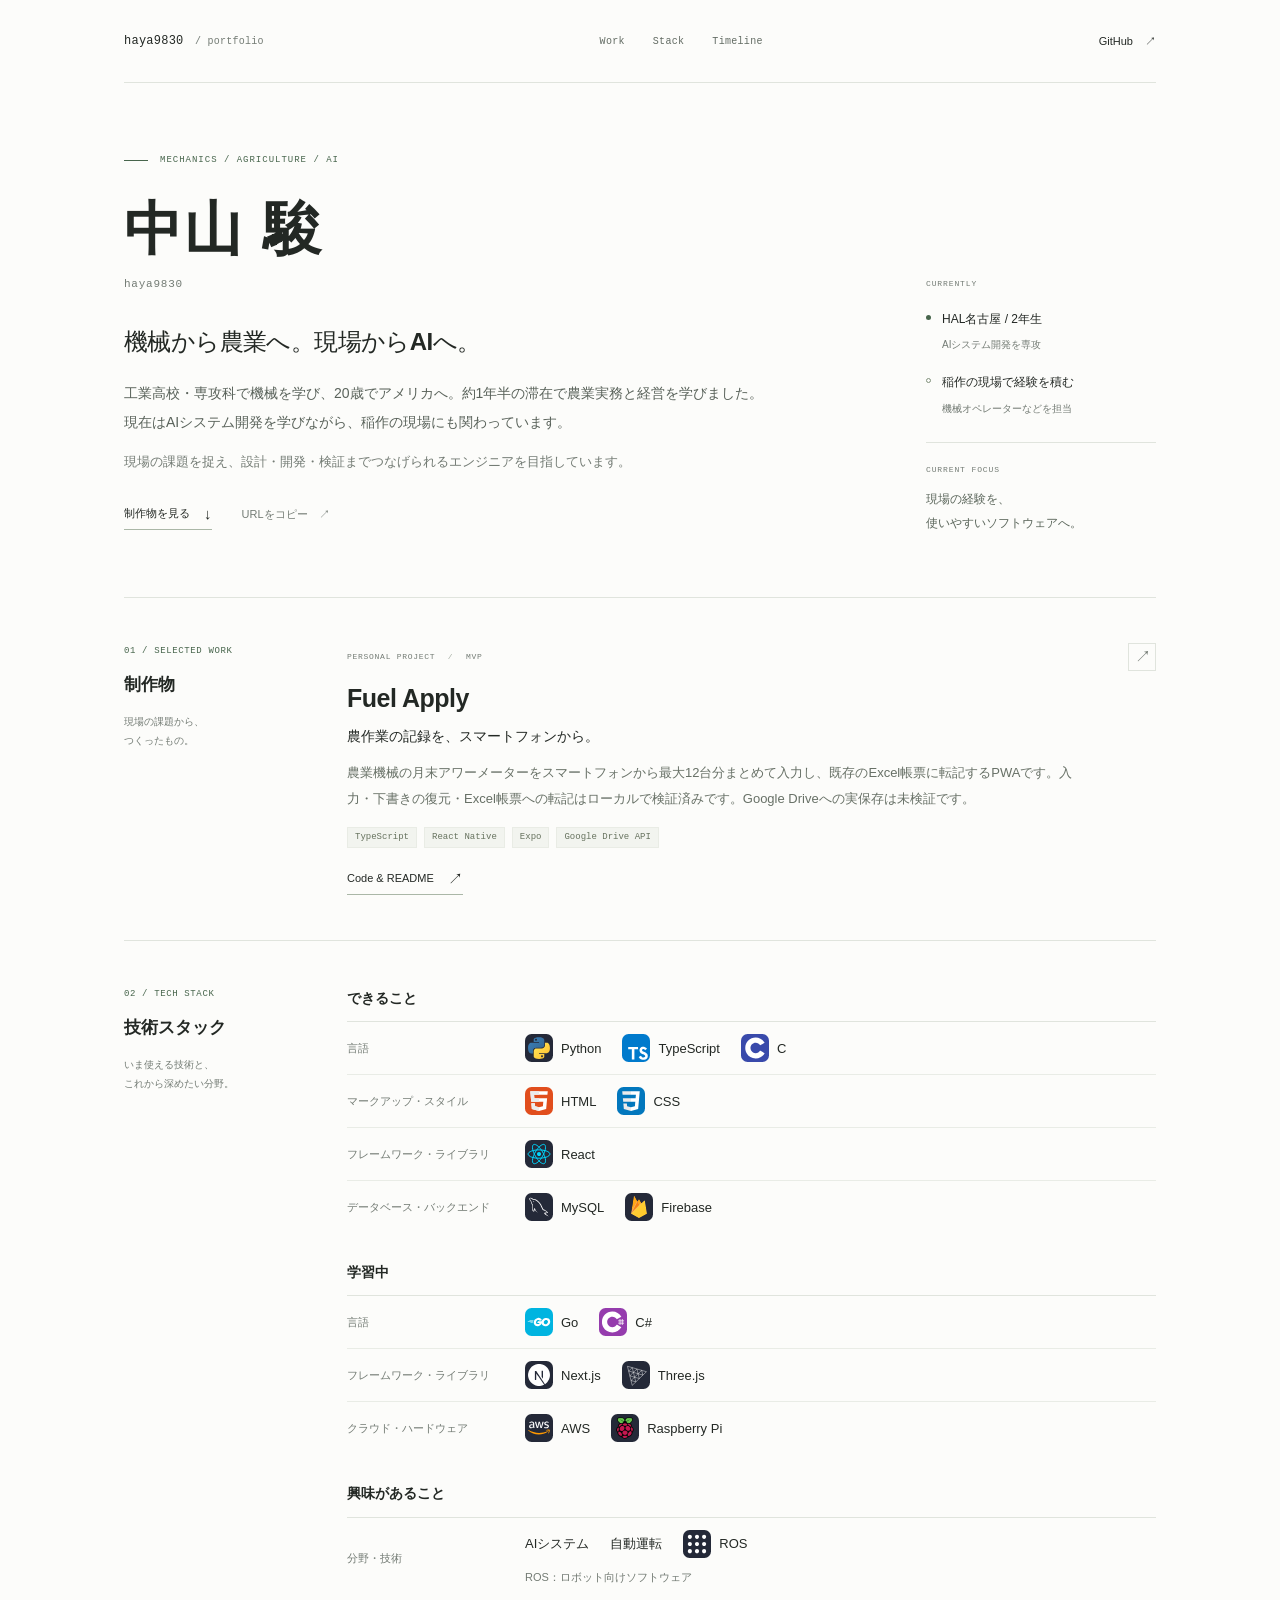
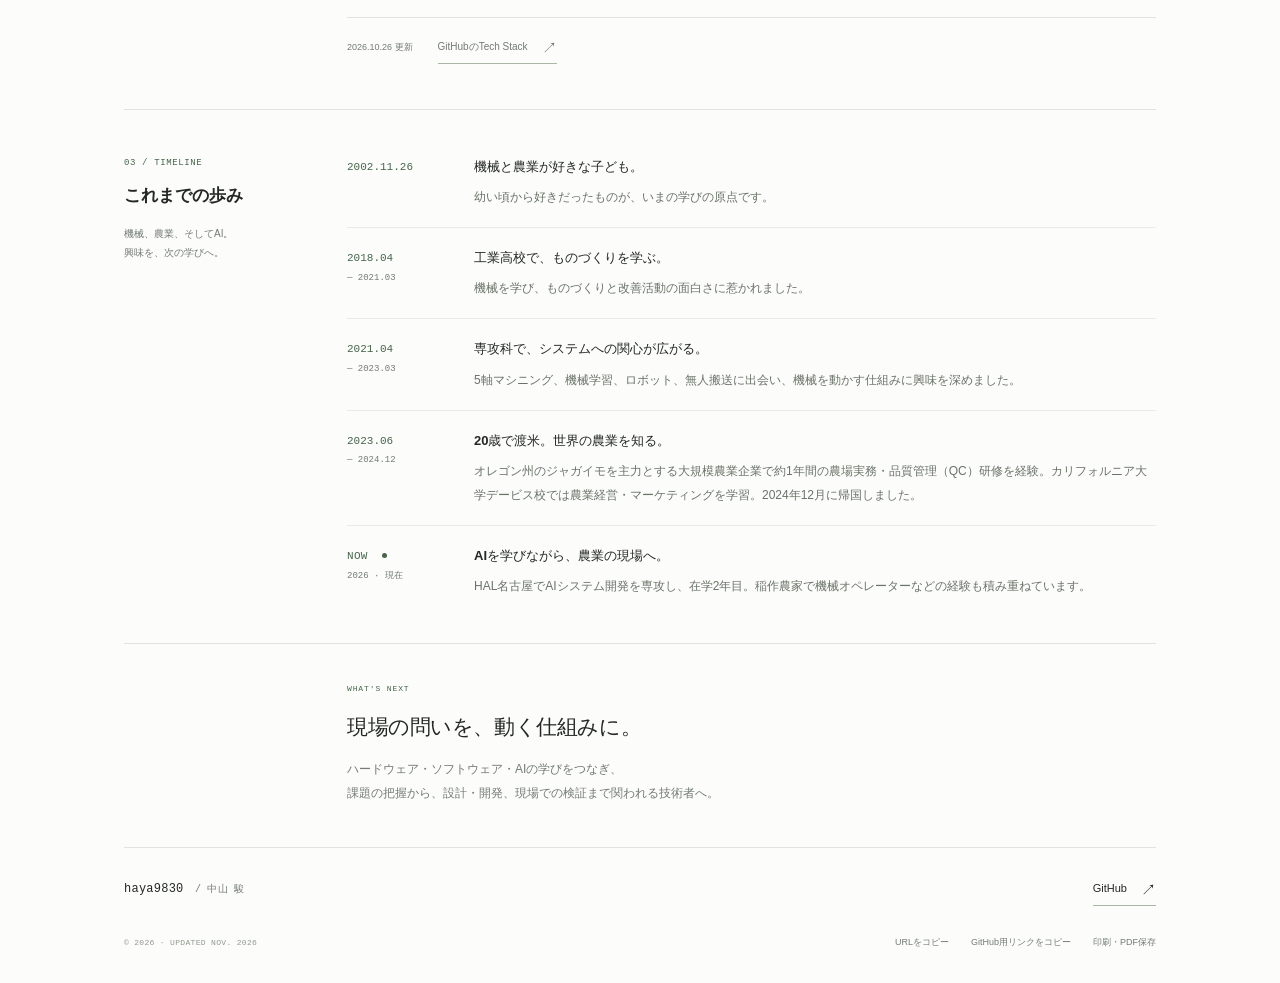
==== commit 5da41783: "Update Fuel Apply portfolio description" ====
--- a/haya9830/index.html
+++ b/haya9830/index.html
@@ -113,13 +113,13 @@
             <h3>Fuel Apply</h3>
             <p class="project-subtitle">農作業の記録を、スマートフォンから。</p>
             <p class="description">
-              機械の稼働時間・給油量を入力し、OneDrive上のExcelに記録するモバイルアプリのMVP。農業の現場で必要な記録を、入力しやすい形にすることを目指しています。
+              農業機械の月末アワーメーターをスマートフォンから最大12台分まとめて入力し、既存のExcel帳票に転記するPWAです。入力・下書きの復元・Excel帳票への転記はローカルで検証済みです。Google Driveへの実保存は未検証です。
             </p>
             <ul class="tags" aria-label="Fuel Applyの使用技術">
               <li>TypeScript</li>
               <li>React Native</li>
               <li>Expo</li>
-              <li>Microsoft Graph</li>
+              <li>Google Drive API</li>
             </ul>
             <div class="project-links">
               <a
